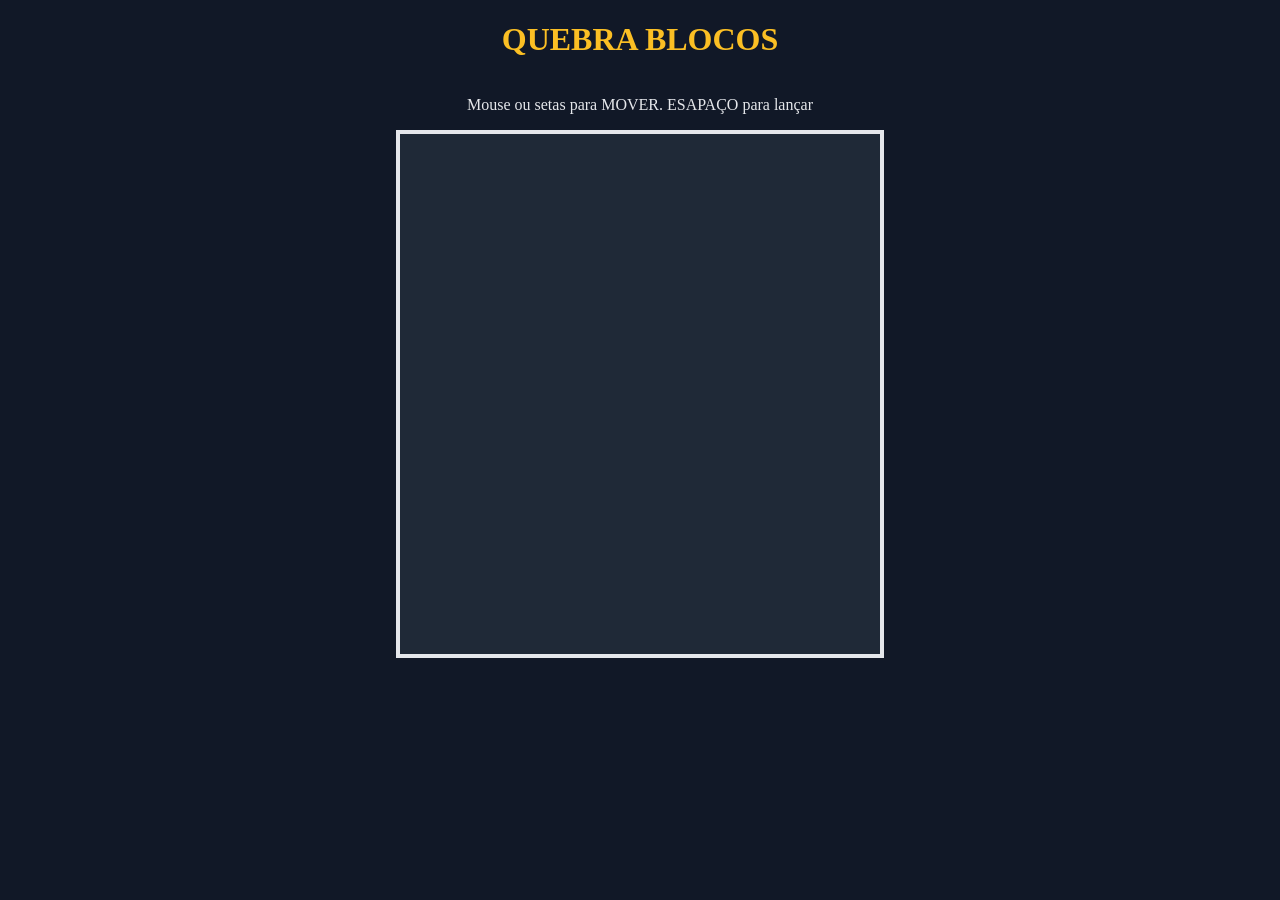
==== Blocos/index.html @ 74df48e1 "67" ====
<!DOCTYPE html>
<html lang="pt-BR">
<head>
    <meta charset="UTF-8">
    <meta name="viewport" content="width=device-width, initial-scale=1.0">
    <title>Blocos</title>
    <link rel="stylesheet" href="style.css">

</head>
<body>
    <h1>QUEBRA BLOCOS</h1>
    <p>Mouse ou setas para MOVER. ESAPAÇO para lançar</p>
    <canvas id="blocos" width="480" height="520"></canvas>
    <script src="script.js"></script>
</body>
</html>
---- Blocos/style.css ----
body{
    margin: 0;
    font-family: Georgia, 'Times New Roman', Times, serif;
    display: flex;
    flex-direction: column;
    align-items: center;
    background-color: #111827;
    color: #e5e7eb;
}

h1{
    color: #fbbf24;
}

canvas{
    border: 4px solid;
    background: #1f2937;
}
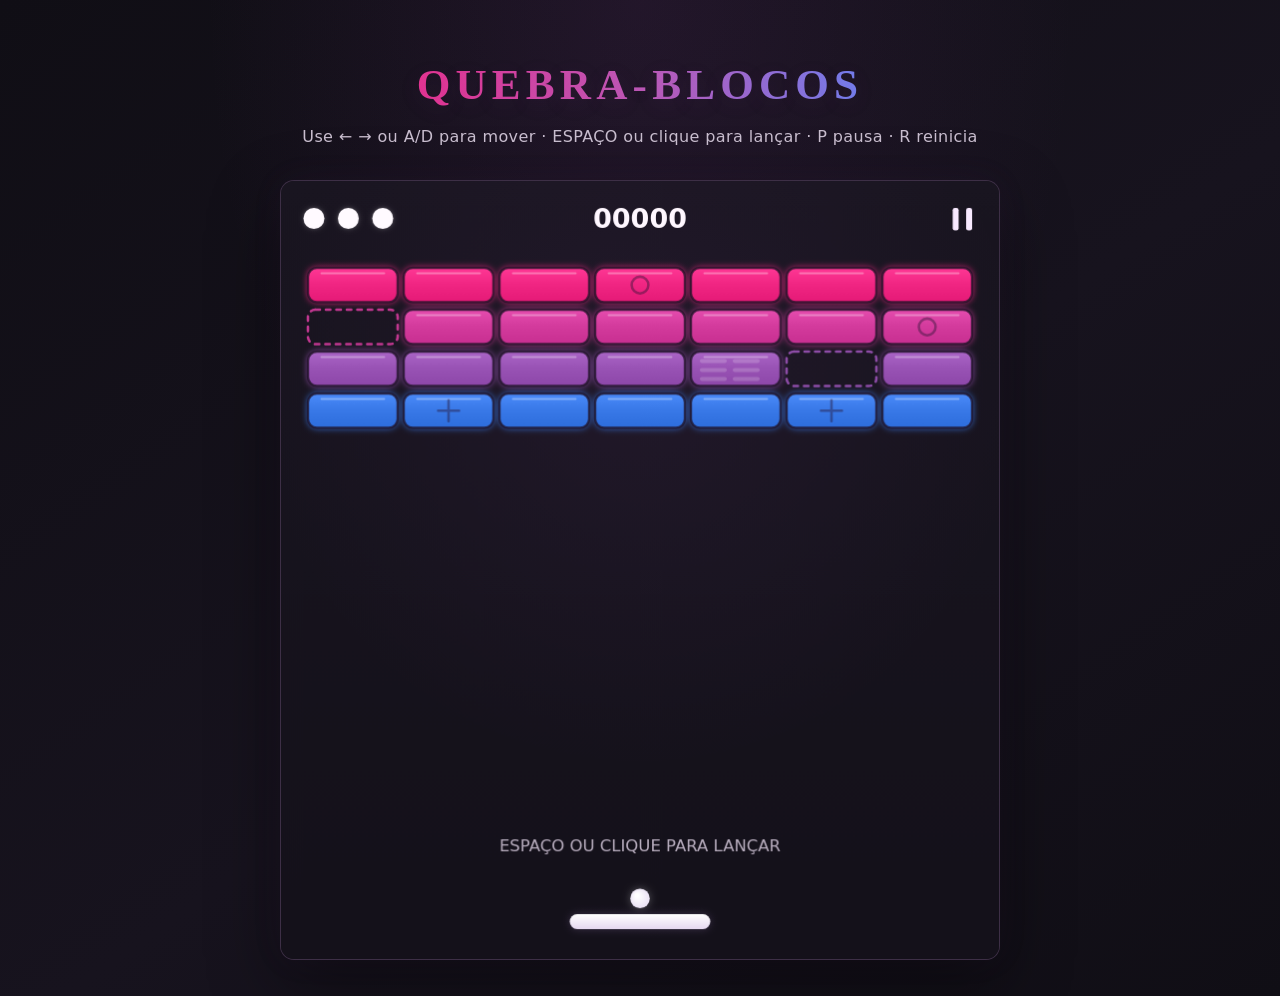
==== commit 2b116328: "falta adicionar as coisas do PD" ====
--- a/Blocos/index.html
+++ b/Blocos/index.html
@@ -1,16 +1,17 @@
 <!DOCTYPE html>
 <html lang="pt-BR">
 <head>
-    <meta charset="UTF-8">
-    <meta name="viewport" content="width=device-width, initial-scale=1.0">
-    <title>Blocos</title>
-    <link rel="stylesheet" href="style.css">
-
+<meta charset="UTF-8">
+<meta name="viewport" content="width=device-width, initial-scale=1.0">
+<title>Quebra-Blocos</title>
+<link rel="stylesheet" href="style.css">
+<script src="script.js" defer></script>
 </head>
 <body>
-    <h1>QUEBRA BLOCOS</h1>
-    <p>Mouse ou setas para MOVER. ESAPAÇO para lançar</p>
-    <canvas id="blocos" width="480" height="520"></canvas>
-    <script src="script.js"></script>
+<main class="game-container">
+    <h1>QUEBRA-BLOCOS</h1>
+    <p>Use ← → ou A/D para mover · ESPAÇO ou clique para lançar · P pausa · R reinicia</p>
+    <canvas id="blocos" width="480" height="520" aria-label="Jogo Quebra-Blocos"></canvas>
+</main>
 </body>
 </html>
--- a/Blocos/style.css
+++ b/Blocos/style.css
@@ -1,18 +1,100 @@
-body{
+
+* {
+    box-sizing: border-box;
+}
+
+body {
     margin: 0;
-    font-family: Georgia, 'Times New Roman', Times, serif;
+    min-height: 100vh;
+    padding: 38px 18px 36px;
+
     display: flex;
     flex-direction: column;
     align-items: center;
-    background-color: #111827;
-    color: #e5e7eb;
+
+    background:
+        radial-gradient(
+            ellipse at 50% 0%,
+            rgba(115, 53, 132, 0.16),
+            transparent 48%
+        ),
+        linear-gradient(
+            145deg,
+            #100e15,
+            #17131e 55%,
+            #100e15
+        );
+
+    color: #eee7f3;
+    font-family: "Trebuchet MS", system-ui, sans-serif;
 }
 
-h1{
-    color: #fbbf24;
+h1 {
+    margin: 22px 0 14px;
+
+    font-family: Georgia, "Times New Roman", serif;
+    font-size: clamp(2rem, 5vw, 2.7rem);
+    font-weight: 700;
+    letter-spacing: 0.12em;
+    text-align: center;
+
+    background: linear-gradient(
+        90deg,
+        #f12683 8%,
+        #bb59b8 51%,
+        #568bff 92%
+    );
+
+    -webkit-background-clip: text;
+    background-clip: text;
+    color: transparent;
+
+    text-shadow: 0 5px 24px rgba(153, 83, 181, 0.10);
 }
 
-canvas{
-    border: 4px solid;
-    background: #1f2937;
-}+p {
+    max-width: 900px;
+    margin: 0 0 28px;
+
+    color: #c8bdce;
+    font-family: "Trebuchet MS", system-ui, sans-serif;
+    font-size: clamp(0.88rem, 2vw, 1rem);
+    line-height: 1.8;
+    text-align: center;
+    letter-spacing: 0.025em;
+}
+
+canvas {
+    display: block;
+
+    width: min(720px, 92vw);
+    height: auto;
+    aspect-ratio: 480 / 520;
+
+    border: 1px solid rgba(194, 142, 215, 0.22);
+    border-radius: 14px;
+
+    background: #17141d;
+
+    box-shadow:
+        0 24px 70px rgba(0, 0, 0, 0.42),
+        0 0 34px rgba(153, 83, 181, 0.06),
+        inset 0 0 0 1px rgba(255, 255, 255, 0.025);
+
+    image-rendering: auto;
+    touch-action: none;
+}
+
+@media (max-width: 540px) {
+    body {
+        padding: 22px 10px;
+    }
+
+    h1 {
+        letter-spacing: 0.07em;
+    }
+
+    p {
+        margin-bottom: 20px;
+    }
+}
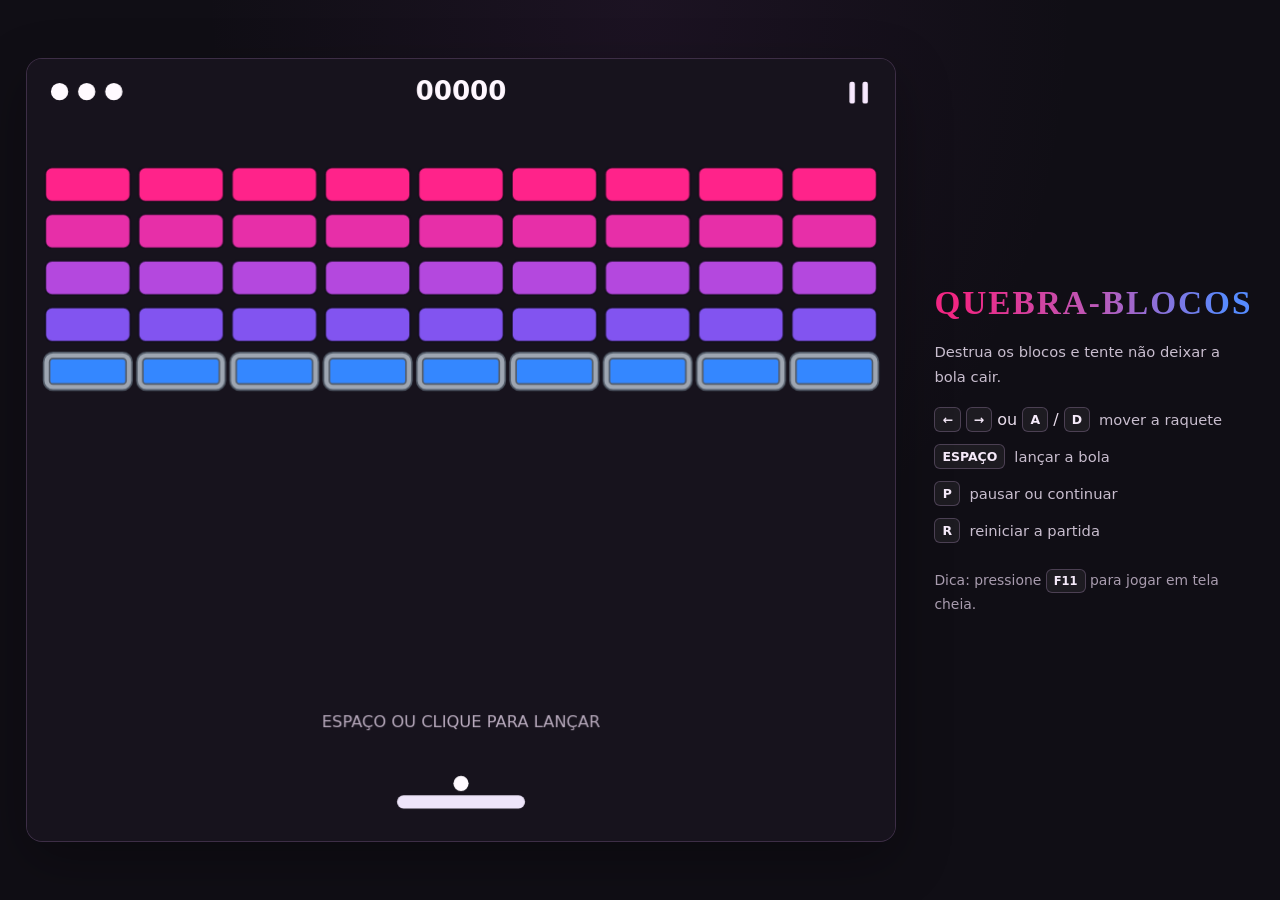
==== commit 65897b37: "termineeeeeeeeeeeeeeeeeeeeeeeeeeeei" ====
--- a/Blocos/index.html
+++ b/Blocos/index.html
@@ -1,17 +1,34 @@
 <!DOCTYPE html>
 <html lang="pt-BR">
 <head>
-<meta charset="UTF-8">
-<meta name="viewport" content="width=device-width, initial-scale=1.0">
-<title>Quebra-Blocos</title>
-<link rel="stylesheet" href="style.css">
-<script src="script.js" defer></script>
+  <meta charset="UTF-8">
+  <meta name="viewport" content="width=device-width, initial-scale=1.0">
+  <meta name="theme-color" content="#100e15">
+  <title>Quebra-Blocos</title>
+  <link rel="stylesheet" href="style.css">
+  <script src="script.js" defer></script>
 </head>
 <body>
-<main class="game-container">
-    <h1>QUEBRA-BLOCOS</h1>
-    <p>Use ← → ou A/D para mover · ESPAÇO ou clique para lançar · P pausa · R reinicia</p>
-    <canvas id="blocos" width="480" height="520" aria-label="Jogo Quebra-Blocos"></canvas>
-</main>
+  <main class="game-container">
+    <canvas id="blocos" width="800" height="720"
+      aria-label="Jogo Quebra-Blocos"></canvas>
+
+    <section class="side-panel">
+      <h1>QUEBRA-BLOCOS</h1>
+      <p>Destrua os blocos e tente não deixar a bola cair.</p>
+
+      <div class="instructions">
+        <span><kbd>←</kbd> <kbd>→</kbd> ou <kbd>A</kbd>/<kbd>D</kbd>
+          <small>mover a raquete</small></span>
+        <span><kbd>ESPAÇO</kbd> <small>lançar a bola</small></span>
+        <span><kbd>P</kbd> <small>pausar ou continuar</small></span>
+        <span><kbd>R</kbd> <small>reiniciar a partida</small></span>
+      </div>
+
+      <p class="fullscreen-hint">
+        Dica: pressione <kbd>F11</kbd> para jogar em tela cheia.
+      </p>
+    </section>
+  </main>
 </body>
 </html>
--- a/Blocos/style.css
+++ b/Blocos/style.css
@@ -1,100 +1,161 @@
+* {
+  box-sizing: border-box;
+}
 
-* {
-    box-sizing: border-box;
+:root {
+  color-scheme: dark;
 }
 
 body {
-    margin: 0;
-    min-height: 100vh;
-    padding: 38px 18px 36px;
+  margin: 0;
+  min-height: 100vh;
+  background: radial-gradient(
+    ellipse at 50% 0%,
+    rgba(115, 53, 132, .12),
+    transparent 48%
+  ), #100e15;
+  color: #eee7f3;
+  font-family: "Trebuchet MS", system-ui, sans-serif;
+}
 
-    display: flex;
-    flex-direction: column;
-    align-items: center;
+.game-container {
+  width: min(1600px, 100%);
+  min-height: 100dvh;
+  margin: auto;
+  padding: clamp(12px, 2vh, 24px) clamp(12px, 2vw, 30px);
+  display: grid;
+  grid-template-columns: minmax(0, 1fr) minmax(250px, 320px);
+  gap: clamp(20px, 3vw, 54px);
+  align-items: center;
+}
 
-    background:
-        radial-gradient(
-            ellipse at 50% 0%,
-            rgba(115, 53, 132, 0.16),
-            transparent 48%
-        ),
-        linear-gradient(
-            145deg,
-            #100e15,
-            #17131e 55%,
-            #100e15
-        );
+#blocos {
+  display: block;
+  grid-column: 1;
+  grid-row: 1;
+  justify-self: center;
+  width: min(100%, 102.22dvh);
+  max-height: 92dvh;
+  height: auto;
+  aspect-ratio: 800 / 720;
+  border: 1px solid rgba(194, 142, 215, .22);
+  border-radius: 16px;
+  background: #17131d;
+  box-shadow: 0 18px 55px rgba(0, 0, 0, .3);
+  image-rendering: auto;
+  touch-action: none;
+}
 
-    color: #eee7f3;
-    font-family: "Trebuchet MS", system-ui, sans-serif;
+.side-panel {
+  grid-column: 2;
+  grid-row: 1;
+  align-self: center;
+  display: flex;
+  flex-direction: column;
+  gap: 18px;
 }
 
 h1 {
-    margin: 22px 0 14px;
-
-    font-family: Georgia, "Times New Roman", serif;
-    font-size: clamp(2rem, 5vw, 2.7rem);
-    font-weight: 700;
-    letter-spacing: 0.12em;
-    text-align: center;
-
-    background: linear-gradient(
-        90deg,
-        #f12683 8%,
-        #bb59b8 51%,
-        #568bff 92%
-    );
-
-    -webkit-background-clip: text;
-    background-clip: text;
-    color: transparent;
-
-    text-shadow: 0 5px 24px rgba(153, 83, 181, 0.10);
+  margin: 0;
+  font-family: Georgia, "Times New Roman", serif;
+  font-size: clamp(1.8rem, 2.6vw, 2.7rem);
+  line-height: 1.12;
+  font-weight: 700;
+  letter-spacing: .06em;
+  overflow-wrap: anywhere;
+  background: linear-gradient(
+    90deg,
+    #f12683 8%,
+    #bb59b8 51%,
+    #568bff 92%
+  );
+  -webkit-background-clip: text;
+  background-clip: text;
+  color: transparent;
 }
 
 p {
-    max-width: 900px;
-    margin: 0 0 28px;
-
-    color: #c8bdce;
-    font-family: "Trebuchet MS", system-ui, sans-serif;
-    font-size: clamp(0.88rem, 2vw, 1rem);
-    line-height: 1.8;
-    text-align: center;
-    letter-spacing: 0.025em;
+  margin: 0;
+  color: #c8bdce;
+  font-size: clamp(.92rem, 1.1vw, 1.05rem);
+  line-height: 1.7;
 }
 
-canvas {
-    display: block;
-
-    width: min(720px, 92vw);
-    height: auto;
-    aspect-ratio: 480 / 520;
-
-    border: 1px solid rgba(194, 142, 215, 0.22);
-    border-radius: 14px;
-
-    background: #17141d;
-
-    box-shadow:
-        0 24px 70px rgba(0, 0, 0, 0.42),
-        0 0 34px rgba(153, 83, 181, 0.06),
-        inset 0 0 0 1px rgba(255, 255, 255, 0.025);
-
-    image-rendering: auto;
-    touch-action: none;
+.instructions {
+  display: grid;
+  gap: 12px;
+  color: #e8dceb;
 }
 
-@media (max-width: 540px) {
-    body {
-        padding: 22px 10px;
-    }
+.instructions span {
+  display: flex;
+  align-items: center;
+  flex-wrap: wrap;
+  gap: 5px;
+}
 
-    h1 {
-        letter-spacing: 0.07em;
-    }
+.instructions small {
+  color: #c8bdce;
+  font-size: .92rem;
+  margin-left: 4px;
+}
 
-    p {
-        margin-bottom: 20px;
-    }
+kbd {
+  display: inline-block;
+  min-width: 26px;
+  padding: 4px 7px;
+  border: 1px solid rgba(213, 174, 230, .25);
+  border-radius: 6px;
+  background: rgba(255, 255, 255, .055);
+  color: #f6eafa;
+  font: 600 .78rem system-ui, sans-serif;
+  text-align: center;
 }
+
+.fullscreen-hint {
+  margin-top: 8px;
+  font-size: .87rem;
+  color: #a99caf;
+}
+
+.fullscreen-hint kbd {
+  font-size: .72rem;
+}
+
+/* Telas menores */
+@media (max-width: 760px) {
+  .game-container {
+    min-height: 100dvh;
+    grid-template-columns: minmax(0, 1fr);
+    grid-template-rows: auto auto;
+    gap: 16px;
+    padding: 18px 12px;
+  }
+
+  .side-panel {
+    grid-column: 1;
+    grid-row: 1;
+    text-align: center;
+    gap: 10px;
+  }
+
+  h1 {
+    font-size: clamp(1.8rem, 7vw, 2.6rem);
+    letter-spacing: .045em;
+  }
+
+  .instructions {
+    width: fit-content;
+    max-width: 100%;
+    margin: 0 auto;
+    text-align: left;
+    gap: 8px;
+  }
+
+  #blocos {
+    grid-column: 1;
+    grid-row: 2;
+    width: min(100%, 102.22dvh);
+    max-height: 78dvh;
+  }
+}
